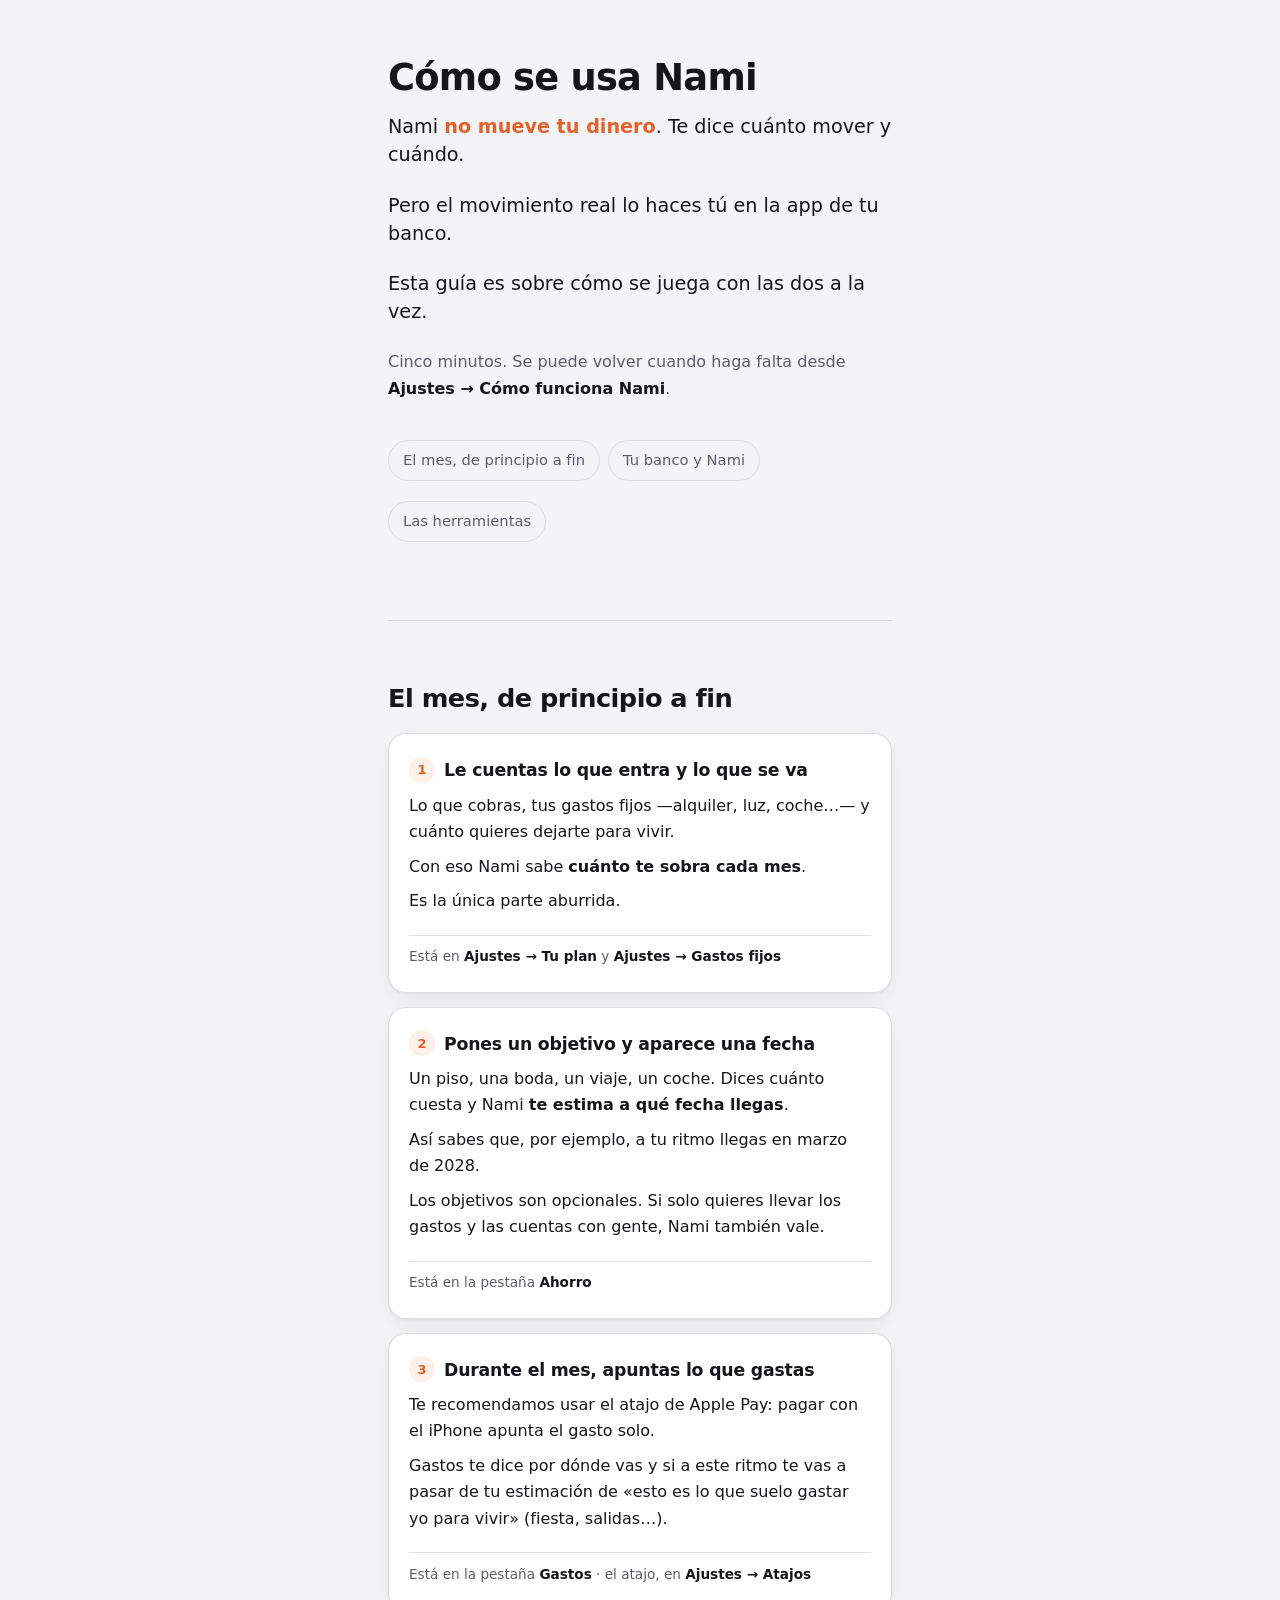
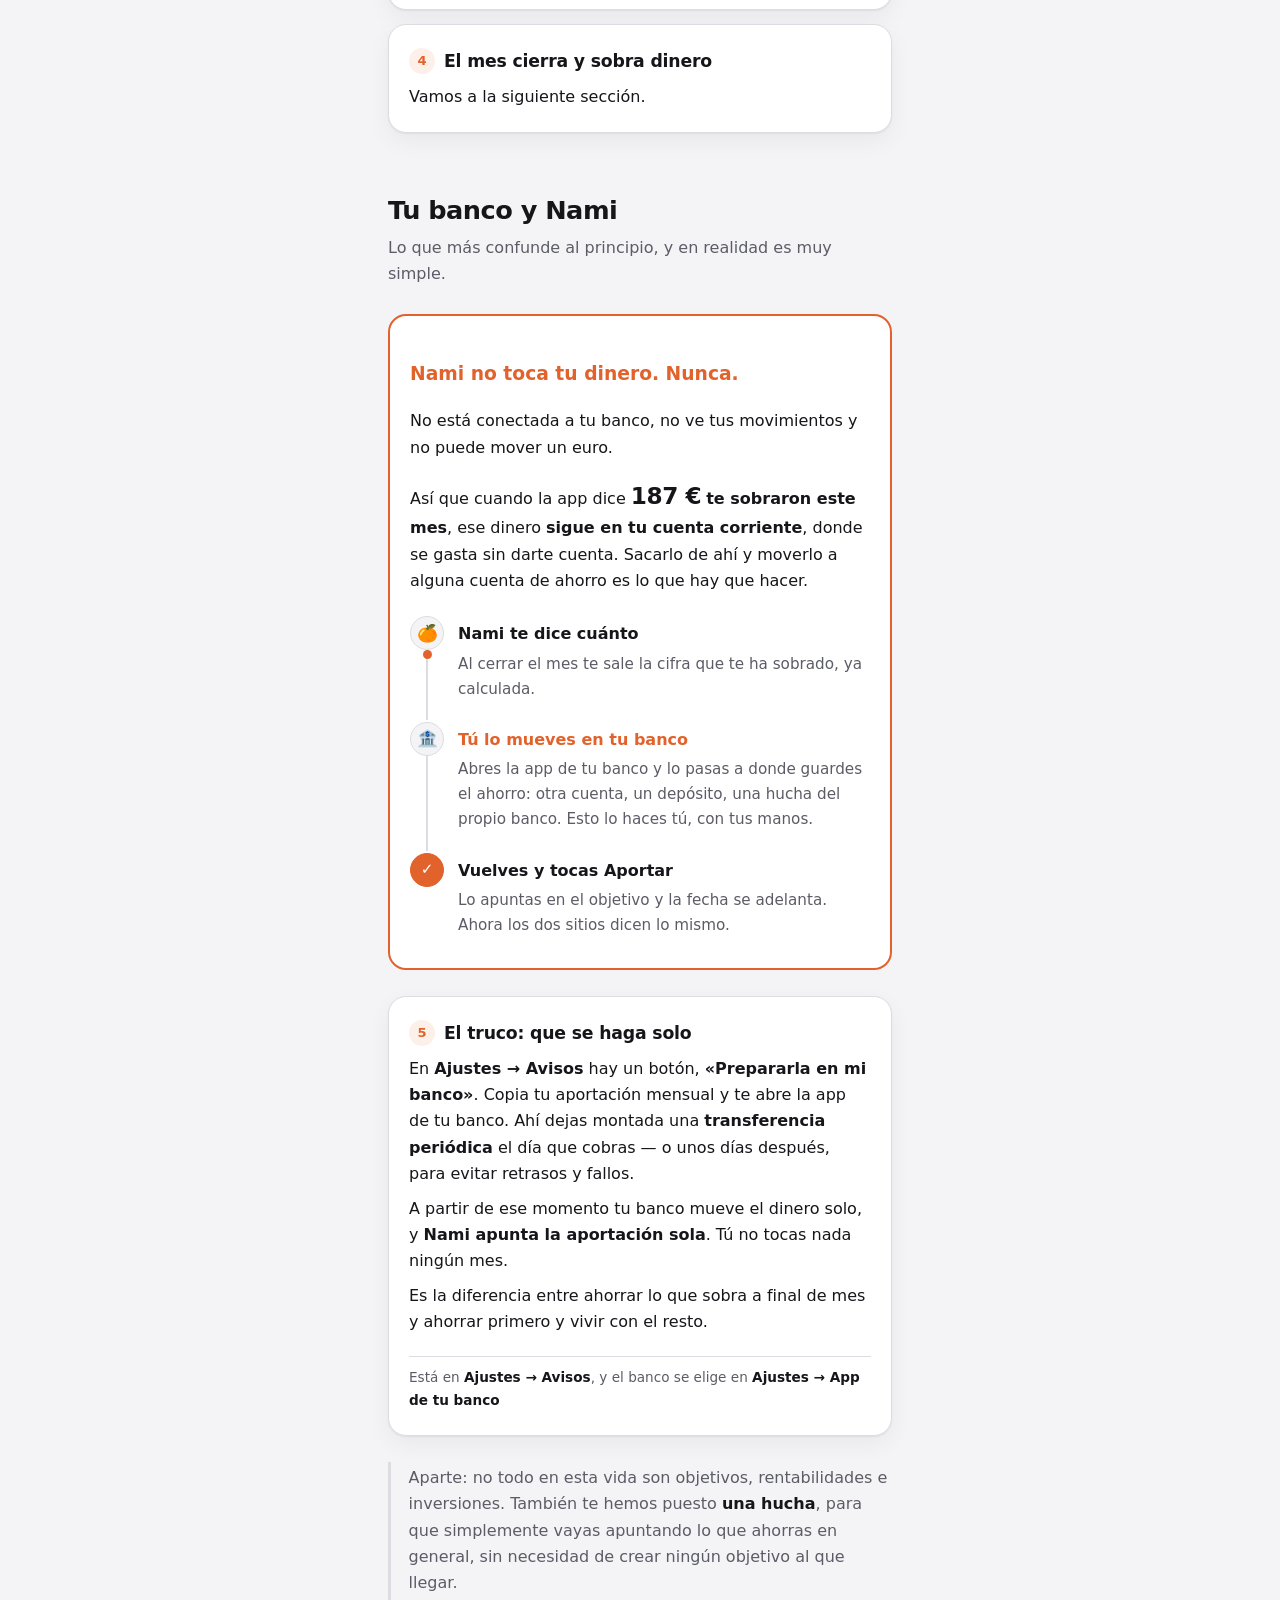
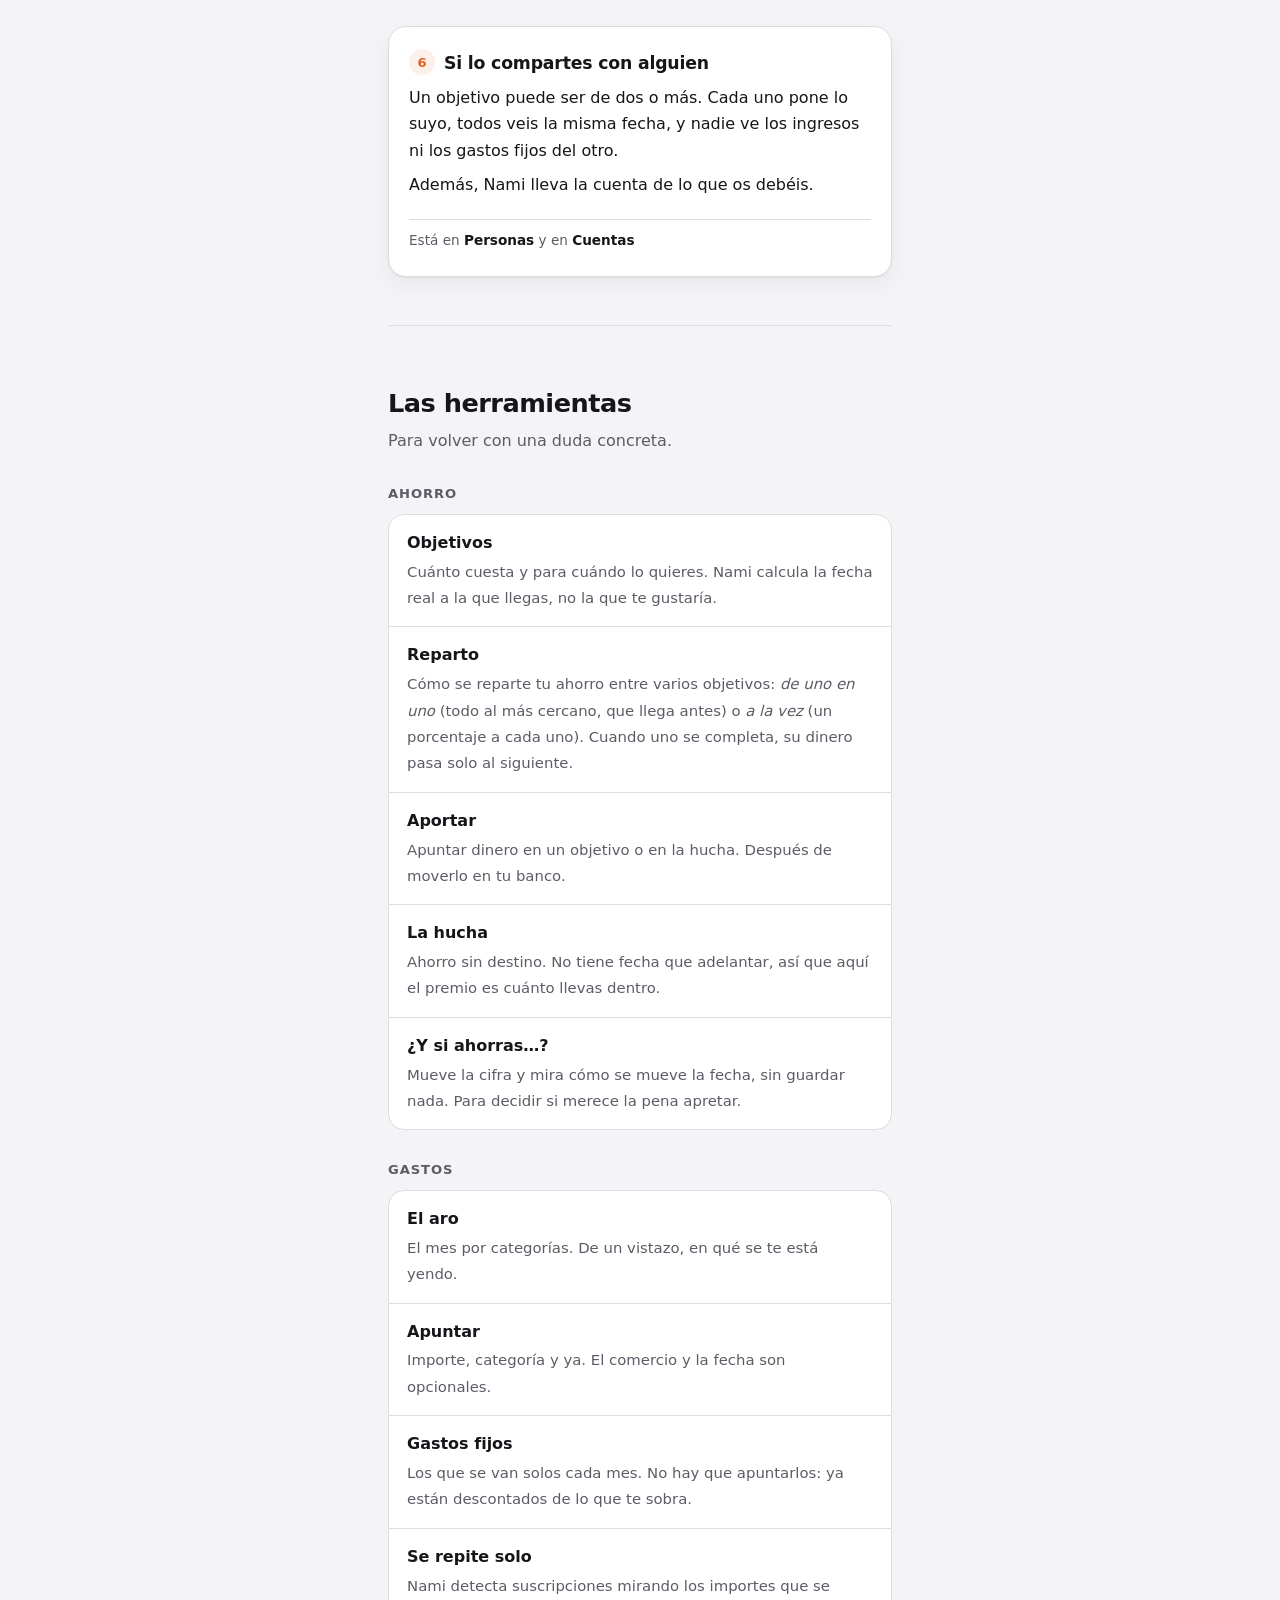
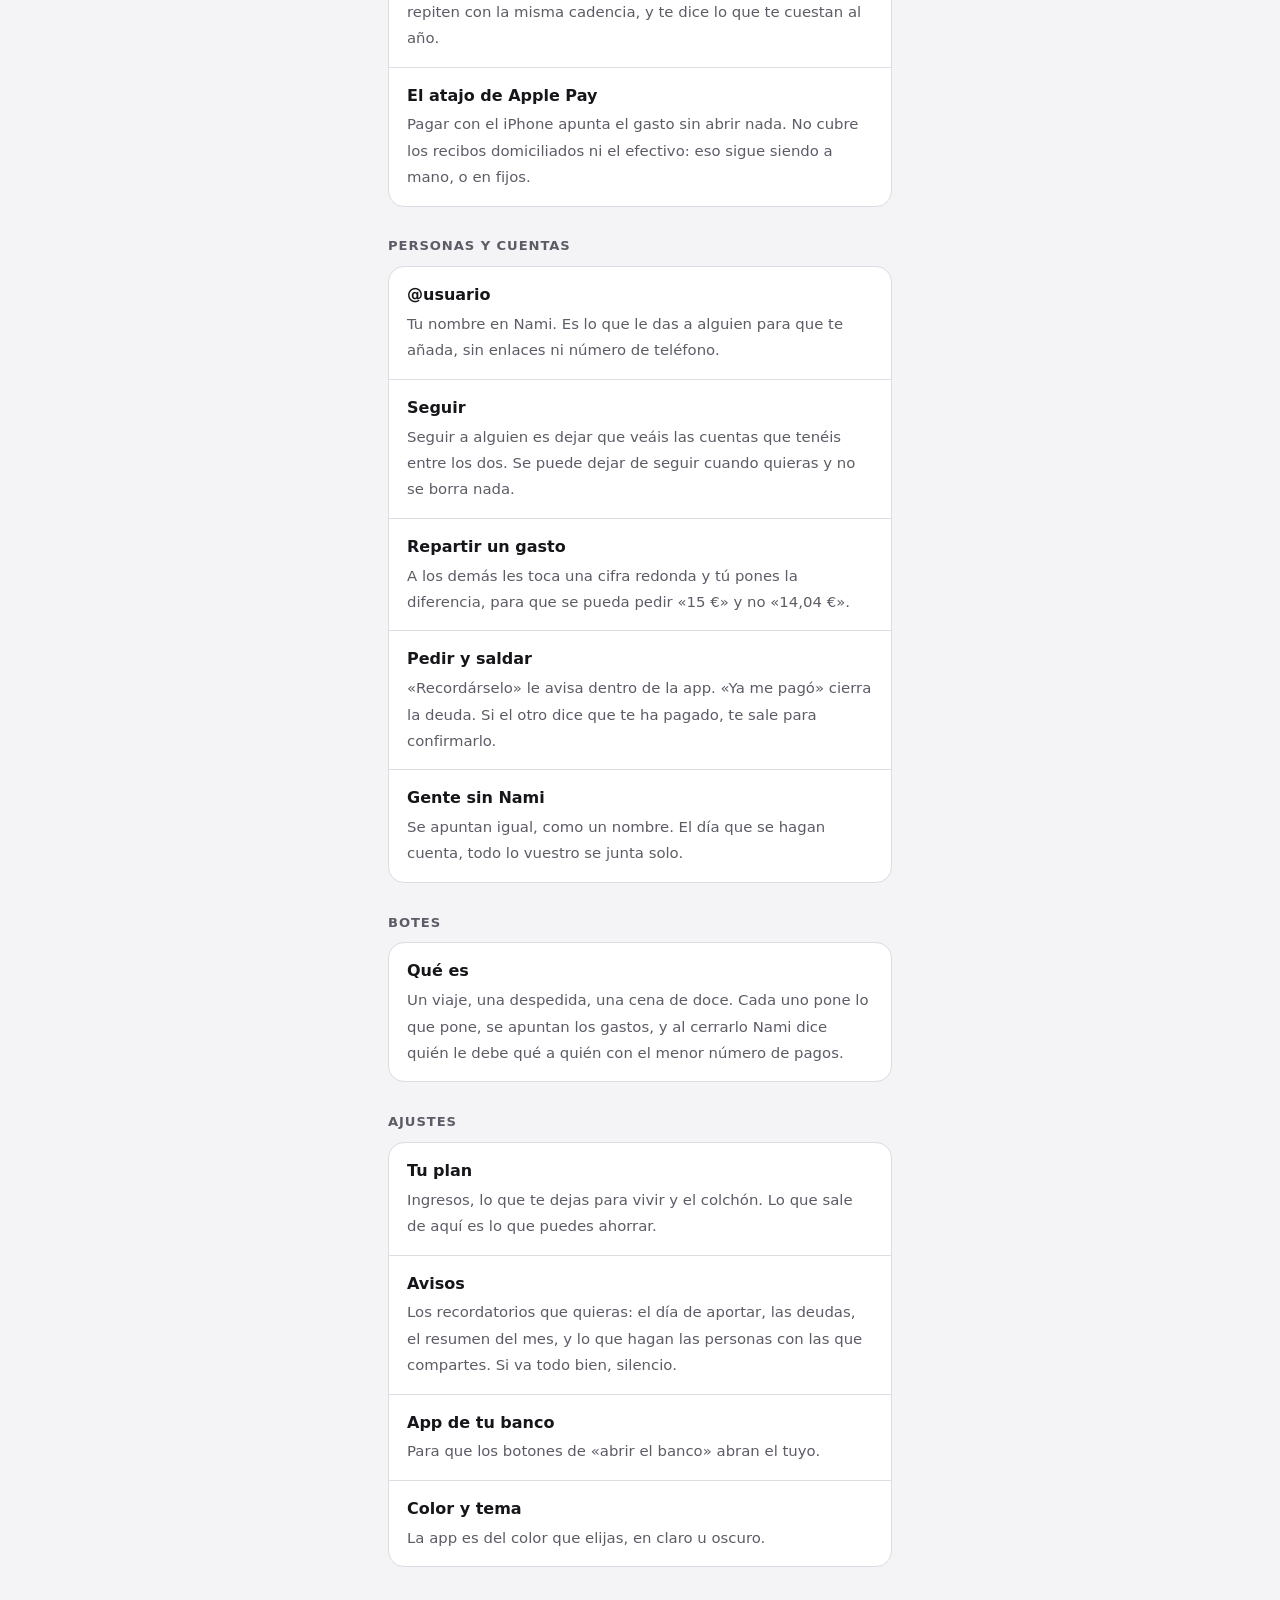
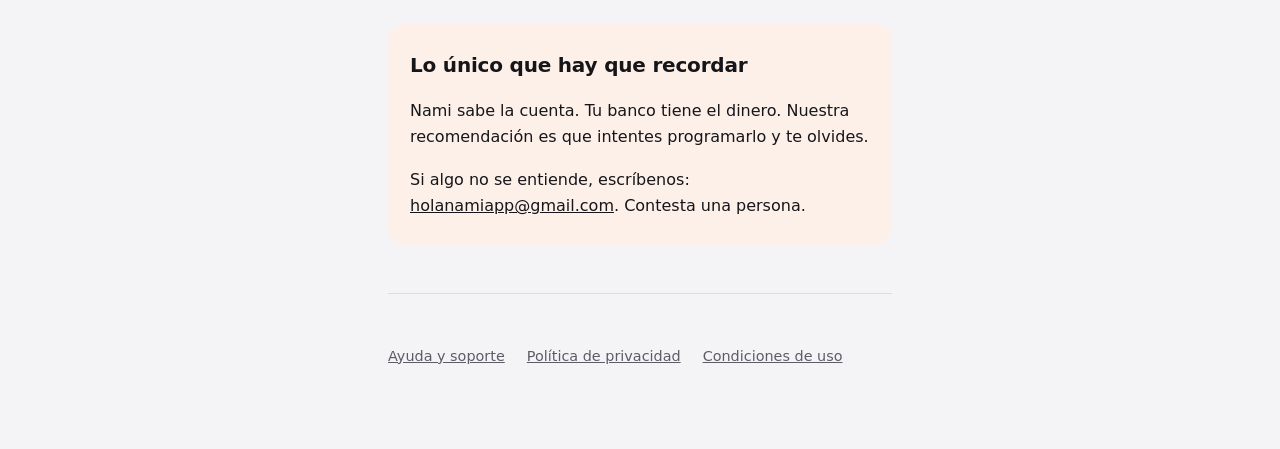
==== guia.html @ a8220713 "Add files via upload" ====
<!doctype html>
<html lang="es">
<head>
<meta charset="utf-8">
<meta name="viewport" content="width=device-width, initial-scale=1">
<title>Cómo se usa Nami</title>
<link rel="stylesheet" href="estilo.css">
<style>
  /*
   * La guía. Se abre desde dentro de la app, casi siempre en un móvil y a veces con mala
   * cobertura: por eso no hay ni una dependencia externa, ni tipografías que descargar, ni
   * imágenes. Todo son formas dibujadas con CSS y SVG en línea.
   *
   * Las animaciones son de adorno, nunca de información: si alguien tiene puesto "Reducir
   * movimiento", la página se lee exactamente igual. Ver el bloque del final.
   */
  :root {
    --acento: #e2622c;
    --acento-flojo: #fdf0e9;
    --verde: #2f7d55;
    --tarjeta: #ffffff;
    --sombra: 0 1px 2px rgba(20, 16, 14, .06), 0 8px 24px rgba(20, 16, 14, .05);
  }
  @media (prefers-color-scheme: dark) {
    :root {
      --acento: #f08050;
      --acento-flojo: #2a1a12;
      --verde: #6ac28d;
      --tarjeta: #15151a;
      --sombra: none;
    }
  }

  body { padding: 0 0 80px; }
  main { max-width: 34rem; padding: 0 20px; }

  /* ---------- Portada ---------- */
  .portada { padding: 56px 0 8px; }
  .portada h1 { font-size: 2.3rem; margin-bottom: .35em; }
  .tesis {
    font-size: 1.2rem;
    line-height: 1.45;
    color: var(--texto);
    margin: 0 0 1.2em;
  }
  .tesis b { color: var(--acento); font-weight: 600; }

  /* ---------- Índice ---------- */
  .indice {
    display: flex; flex-wrap: wrap; gap: 8px;
    margin: 2em 0 1em; padding: 0; list-style: none;
  }
  .indice a {
    display: inline-block;
    padding: 7px 14px;
    border: 1px solid var(--linea);
    border-radius: 999px;
    text-decoration: none;
    font-size: .92rem;
    color: var(--suave);
  }

  /* ---------- Secciones ---------- */
  .bloque { margin-top: 3.5em; }
  .bloque > h2 {
    font-size: 1.6rem;
    margin: 0 0 .15em;
    letter-spacing: -0.02em;
  }
  .bloque > .sub { color: var(--suave); margin: 0 0 1.5em; }

  /* ---------- Los pasos del mes ---------- */
  .paso {
    background: var(--tarjeta);
    border: 1px solid var(--linea);
    border-radius: 18px;
    padding: 22px 20px;
    margin: 14px 0;
    box-shadow: var(--sombra);
  }
  .paso h3 { margin: 0 0 .4em; font-size: 1.08rem; letter-spacing: -0.01em; }
  .paso p { margin: .5em 0; }
  .paso p:last-child { margin-bottom: 0; }
  .num {
    display: inline-grid; place-items: center;
    width: 26px; height: 26px;
    border-radius: 50%;
    background: var(--acento-flojo);
    color: var(--acento);
    font-size: .82rem; font-weight: 700;
    margin-right: 9px;
    vertical-align: 2px;
  }
  .donde {
    display: inline-block;
    margin-top: .9em;
    font-size: .85rem;
    color: var(--suave);
    border-top: 1px solid var(--linea);
    padding-top: .7em;
    width: 100%;
  }
  .donde b { color: var(--texto); font-weight: 600; }

  /* ---------- El puente: la pieza central ---------- */
  .puente {
    border: 2px solid var(--acento);
    border-radius: 18px;
    padding: 24px 20px;
    margin: 26px 0;
    background: var(--tarjeta);
  }
  .puente h3 { color: var(--acento); }
  .via { margin: 22px 0 6px; }
  .carril {
    display: grid;
    grid-template-columns: 34px 1fr;
    gap: 14px;
    align-items: start;
    padding-bottom: 20px;
    position: relative;
  }
  .carril:last-child { padding-bottom: 0; }
  .carril::before {
    content: "";
    position: absolute;
    left: 16px; top: 30px; bottom: 2px;
    width: 2px;
    background: var(--linea);
  }
  .carril:last-child::before { display: none; }
  .marca {
    width: 34px; height: 34px;
    border-radius: 50%;
    display: grid; place-items: center;
    font-size: 1.05rem;
    border: 1px solid var(--linea);
    background: var(--fondo);
    position: relative; z-index: 1;
  }
  .marca.tuya { background: var(--acento); border-color: var(--acento); }
  .carril h4 { margin: 5px 0 .25em; font-size: 1rem; }
  .carril p { margin: 0; color: var(--suave); font-size: .95rem; }
  .carril.destacada h4 { color: var(--acento); }

  /* La cifra que cuenta sola */
  .cifra {
    font-variant-numeric: tabular-nums;
    font-weight: 700;
    font-size: 1.45rem;
    letter-spacing: -0.02em;
  }

  /* ---------- Herramientas ---------- */
  .grupo { margin: 1.8em 0; }
  .grupo h3 {
    font-size: .82rem;
    text-transform: uppercase;
    letter-spacing: .07em;
    color: var(--suave);
    margin: 0 0 .7em;
    font-weight: 600;
  }
  .lista { border: 1px solid var(--linea); border-radius: 16px; overflow: hidden; background: var(--tarjeta); }
  .item { padding: 15px 18px; border-bottom: 1px solid var(--linea); }
  .item:last-child { border-bottom: 0; }
  .item b { display: block; font-size: 1rem; margin-bottom: .15em; }
  .item span { color: var(--suave); font-size: .93rem; line-height: 1.5; }

  /* ---------- Avisos y remates ---------- */
  .nota {
    border-left: 3px solid var(--linea);
    padding: .2em 0 .2em 1.1em;
    margin: 1.6em 0;
    color: var(--suave);
  }
  .nota b { color: var(--texto); }

  .cierre {
    margin-top: 3.5em;
    padding: 26px 22px;
    border-radius: 18px;
    background: var(--acento-flojo);
  }
  .cierre h2 { margin-top: 0; font-size: 1.25rem; }
  .cierre p:last-child { margin-bottom: 0; }

  footer { margin-top: 3.5em; }
  .enlaces { display: flex; flex-wrap: wrap; gap: 10px 22px; }

  /* ---------- Movimiento ---------- */
  .aparece {
    opacity: 0;
    transform: translateY(14px);
    transition: opacity .55s ease, transform .55s cubic-bezier(.2, .7, .3, 1);
  }
  .aparece.dentro { opacity: 1; transform: none; }

  @keyframes viaja {
    0%   { transform: translateY(0);    opacity: 0; }
    12%  { opacity: 1; }
    88%  { opacity: 1; }
    100% { transform: translateY(78px); opacity: 0; }
  }
  .moneda {
    position: absolute;
    left: 13px; top: 34px;
    width: 9px; height: 9px;
    border-radius: 50%;
    background: var(--acento);
    animation: viaja 2.6s ease-in-out infinite;
  }

  /*
   * Reducir movimiento no es una preferencia estética: hay gente a la que el movimiento le
   * marea de verdad. Aquí se apaga TODO y nada queda escondido — que es el fallo típico de
   * las animaciones al hacer scroll: si se anula la animación sin poner la opacidad a 1, la
   * página se queda en blanco.
   */
  @media (prefers-reduced-motion: reduce) {
    .aparece { opacity: 1; transform: none; transition: none; }
    .moneda { display: none; }
  }
</style>
</head>
<body>
<main>

<section class="portada">
  <h1>Cómo se usa Nami</h1>
  <p class="tesis">
    Nami <b>no mueve tu dinero</b>. Te dice cuánto mover y cuándo.
  </p>
  <p class="tesis">
    Pero el movimiento real lo haces tú en la app de tu banco.
  </p>
  <p class="tesis">
    Esta guía es sobre cómo se juega con las dos a la vez.
  </p>
  <p style="color:var(--suave)">Cinco minutos. Se puede volver cuando haga falta desde
    <b style="color:var(--texto);font-weight:600">Ajustes → Cómo funciona Nami</b>.</p>

  <ul class="indice">
    <li><a href="#mes">El mes, de principio a fin</a></li>
    <li><a href="#banco">Tu banco y Nami</a></li>
    <li><a href="#herramientas">Las herramientas</a></li>
  </ul>
</section>

<hr>

<!-- ============ BLOQUE 1 ============ -->
<section class="bloque" id="mes">
  <h2>El mes, de principio a fin</h2>

  <div class="paso aparece">
    <h3><span class="num">1</span>Le cuentas lo que entra y lo que se va</h3>
    <p>Lo que cobras, tus gastos fijos —alquiler, luz, coche…— y cuánto quieres dejarte
      para vivir.</p>
    <p>Con eso Nami sabe <b>cuánto te sobra cada mes</b>.</p>
    <p>Es la única parte aburrida.</p>
    <span class="donde">Está en <b>Ajustes → Tu plan</b> y <b>Ajustes → Gastos fijos</b></span>
  </div>

  <div class="paso aparece">
    <h3><span class="num">2</span>Pones un objetivo y aparece una fecha</h3>
    <p>Un piso, una boda, un viaje, un coche. Dices cuánto cuesta y Nami <b>te estima a qué
      fecha llegas</b>.</p>
    <p>Así sabes que, por ejemplo, a tu ritmo llegas en marzo de 2028.</p>
    <p>Los objetivos son opcionales. Si solo quieres llevar los gastos y las cuentas con
      gente, Nami también vale.</p>
    <span class="donde">Está en la pestaña <b>Ahorro</b></span>
  </div>

  <div class="paso aparece">
    <h3><span class="num">3</span>Durante el mes, apuntas lo que gastas</h3>
    <p>Te recomendamos usar el atajo de Apple Pay: pagar con el iPhone apunta el gasto solo.</p>
    <p>Gastos te dice por dónde vas y si a este ritmo te vas a pasar de tu estimación de «esto
      es lo que suelo gastar yo para vivir» (fiesta, salidas…).</p>
    <span class="donde">Está en la pestaña <b>Gastos</b> · el atajo, en <b>Ajustes → Atajos</b></span>
  </div>

  <div class="paso aparece">
    <h3><span class="num">4</span>El mes cierra y sobra dinero</h3>
    <p>Vamos a la siguiente sección.</p>
  </div>
</section>

<!-- ============ EL PUENTE ============ -->
<section class="bloque" id="banco">
  <h2>Tu banco y Nami</h2>
  <p class="sub">Lo que más confunde al principio, y en realidad es muy simple.</p>

  <div class="puente aparece">
    <h3>Nami no toca tu dinero. Nunca.</h3>
    <p>No está conectada a tu banco, no ve tus movimientos y no puede mover un euro.</p>
    <p>Así que cuando la app dice <span class="cifra" id="sobra">187 €</span> <b>te sobraron
      este mes</b>, ese dinero <b>sigue en tu cuenta corriente</b>, donde se gasta sin darte
      cuenta. Sacarlo de ahí y moverlo a alguna cuenta de ahorro es lo que hay que hacer.</p>

    <div class="via">
      <div class="carril">
        <div class="marca">🍊</div>
        <div>
          <h4>Nami te dice cuánto</h4>
          <p>Al cerrar el mes te sale la cifra que te ha sobrado, ya calculada.</p>
        </div>
        <div class="moneda" style="animation-delay: 0s"></div>
      </div>
      <div class="carril destacada">
        <div class="marca">🏦</div>
        <div>
          <h4>Tú lo mueves en tu banco</h4>
          <p>Abres la app de tu banco y lo pasas a donde guardes el ahorro: otra cuenta, un
            depósito, una hucha del propio banco. Esto lo haces tú, con tus manos.</p>
        </div>
      </div>
      <div class="carril">
        <div class="marca tuya" aria-hidden="true" style="color:#fff;font-size:.95rem">✓</div>
        <div>
          <h4>Vuelves y tocas Aportar</h4>
          <p>Lo apuntas en el objetivo y la fecha se adelanta. Ahora los dos sitios dicen lo
            mismo.</p>
        </div>
      </div>
    </div>
  </div>

  <div class="paso aparece">
    <h3><span class="num">5</span>El truco: que se haga solo</h3>
    <p>En <b>Ajustes → Avisos</b> hay un botón, <b>«Prepararla en mi banco»</b>. Copia tu
      aportación mensual y te abre la app de tu banco. Ahí dejas montada una
      <b>transferencia periódica</b> el día que cobras — o unos días después, para evitar
      retrasos y fallos.</p>
    <p>A partir de ese momento tu banco mueve el dinero solo, y <b>Nami apunta la aportación
      sola</b>. Tú no tocas nada ningún mes.</p>
    <p>Es la diferencia entre ahorrar lo que sobra a final de mes y ahorrar primero y vivir
      con el resto.</p>
    <span class="donde">Está en <b>Ajustes → Avisos</b>, y el banco se elige en
      <b>Ajustes → App de tu banco</b></span>
  </div>

  <div class="nota">
    Aparte: no todo en esta vida son objetivos, rentabilidades e inversiones. También te hemos
    puesto <b>una hucha</b>, para que simplemente vayas apuntando lo que ahorras en general, sin
    necesidad de crear ningún objetivo al que llegar.
  </div>

  <div class="paso aparece">
    <h3><span class="num">6</span>Si lo compartes con alguien</h3>
    <p>Un objetivo puede ser de dos o más. Cada uno pone lo suyo, todos veis la misma fecha, y
      nadie ve los ingresos ni los gastos fijos del otro.</p>
    <p>Además, Nami lleva la cuenta de lo que os debéis.</p>
    <span class="donde">Está en <b>Personas</b> y en <b>Cuentas</b></span>
  </div>
</section>

<hr>

<!-- ============ BLOQUE 2 ============ -->
<section class="bloque" id="herramientas">
  <h2>Las herramientas</h2>
  <p class="sub">Para volver con una duda concreta.</p>

  <div class="grupo">
    <h3>Ahorro</h3>
    <div class="lista">
      <div class="item"><b>Objetivos</b><span>Cuánto cuesta y para cuándo lo quieres. Nami
        calcula la fecha real a la que llegas, no la que te gustaría.</span></div>
      <div class="item"><b>Reparto</b><span>Cómo se reparte tu ahorro entre varios objetivos:
        <i>de uno en uno</i> (todo al más cercano, que llega antes) o <i>a la vez</i> (un
        porcentaje a cada uno). Cuando uno se completa, su dinero pasa solo al siguiente.</span></div>
      <div class="item"><b>Aportar</b><span>Apuntar dinero en un objetivo o en la hucha.
        Después de moverlo en tu banco.</span></div>
      <div class="item"><b>La hucha</b><span>Ahorro sin destino. No tiene fecha que adelantar,
        así que aquí el premio es cuánto llevas dentro.</span></div>
      <div class="item"><b>¿Y si ahorras…?</b><span>Mueve la cifra y mira cómo se mueve la
        fecha, sin guardar nada. Para decidir si merece la pena apretar.</span></div>
    </div>
  </div>

  <div class="grupo">
    <h3>Gastos</h3>
    <div class="lista">
      <div class="item"><b>El aro</b><span>El mes por categorías. De un vistazo, en qué se te
        está yendo.</span></div>
      <div class="item"><b>Apuntar</b><span>Importe, categoría y ya. El comercio y la fecha
        son opcionales.</span></div>
      <div class="item"><b>Gastos fijos</b><span>Los que se van solos cada mes. No hay que
        apuntarlos: ya están descontados de lo que te sobra.</span></div>
      <div class="item"><b>Se repite solo</b><span>Nami detecta suscripciones mirando los
        importes que se repiten con la misma cadencia, y te dice lo que te cuestan al año.</span></div>
      <div class="item"><b>El atajo de Apple Pay</b><span>Pagar con el iPhone apunta el gasto
        sin abrir nada. No cubre los recibos domiciliados ni el efectivo: eso sigue siendo a
        mano, o en fijos.</span></div>
    </div>
  </div>

  <div class="grupo">
    <h3>Personas y cuentas</h3>
    <div class="lista">
      <div class="item"><b>@usuario</b><span>Tu nombre en Nami. Es lo que le das a alguien
        para que te añada, sin enlaces ni número de teléfono.</span></div>
      <div class="item"><b>Seguir</b><span>Seguir a alguien es dejar que veáis las cuentas que
        tenéis entre los dos. Se puede dejar de seguir cuando quieras y no se borra nada.</span></div>
      <div class="item"><b>Repartir un gasto</b><span>A los demás les toca una cifra redonda y
        tú pones la diferencia, para que se pueda pedir «15 €» y no «14,04 €».</span></div>
      <div class="item"><b>Pedir y saldar</b><span>«Recordárselo» le avisa dentro de la app.
        «Ya me pagó» cierra la deuda. Si el otro dice que te ha pagado, te sale para
        confirmarlo.</span></div>
      <div class="item"><b>Gente sin Nami</b><span>Se apuntan igual, como un nombre. El día que
        se hagan cuenta, todo lo vuestro se junta solo.</span></div>
    </div>
  </div>

  <div class="grupo">
    <h3>Botes</h3>
    <div class="lista">
      <div class="item"><b>Qué es</b><span>Un viaje, una despedida, una cena de doce. Cada uno
        pone lo que pone, se apuntan los gastos, y al cerrarlo Nami dice quién le debe qué a
        quién con el menor número de pagos.</span></div>
    </div>
  </div>

  <div class="grupo">
    <h3>Ajustes</h3>
    <div class="lista">
      <div class="item"><b>Tu plan</b><span>Ingresos, lo que te dejas para vivir y el colchón.
        Lo que sale de aquí es lo que puedes ahorrar.</span></div>
      <div class="item"><b>Avisos</b><span>Los recordatorios que quieras: el día de aportar,
        las deudas, el resumen del mes, y lo que hagan las personas con las que compartes.
        Si va todo bien, silencio.</span></div>
      <div class="item"><b>App de tu banco</b><span>Para que los botones de «abrir el banco»
        abran el tuyo.</span></div>
      <div class="item"><b>Color y tema</b><span>La app es del color que elijas, en claro u
        oscuro.</span></div>
    </div>
  </div>
</section>

<div class="cierre aparece">
  <h2>Lo único que hay que recordar</h2>
  <p>Nami sabe la cuenta. Tu banco tiene el dinero. Nuestra recomendación es que intentes
    programarlo y te olvides.</p>
  <p>Si algo no se entiende, escríbenos: <a href="mailto:holanamiapp@gmail.com">holanamiapp@gmail.com</a>.
    Contesta una persona.</p>
</div>

<hr>
<footer>
  <div class="enlaces">
    <a href="index.html">Ayuda y soporte</a>
    <a href="privacidad.html">Política de privacidad</a>
    <a href="terminos.html">Condiciones de uso</a>
  </div>
</footer>

</main>

<script>
(function () {
  var quieto = window.matchMedia('(prefers-reduced-motion: reduce)').matches;

  /* Aparecer al llegar. Si el navegador no tiene IntersectionObserver, o hay poco
     movimiento pedido, todo se enseña de golpe: nunca se queda nada escondido. */
  var cajas = document.querySelectorAll('.aparece');
  if (quieto || !('IntersectionObserver' in window)) {
    for (var i = 0; i < cajas.length; i++) cajas[i].classList.add('dentro');
  } else {
    var ojo = new IntersectionObserver(function (filas) {
      filas.forEach(function (f) {
        if (f.isIntersecting) { f.target.classList.add('dentro'); ojo.unobserve(f.target); }
      });
    }, { rootMargin: '0px 0px -12% 0px' });
    for (var j = 0; j < cajas.length; j++) ojo.observe(cajas[j]);
  }

  /* La cifra sube sola una vez, para que se lea como algo que acaba de calcularse.
     187 € es un ejemplo: no es el dinero de nadie. */
  var destino = 187, celda = document.getElementById('sobra');
  function pinta(v) { celda.textContent = v.toLocaleString('es-ES') + ' €'; }
  /* La cifra ya viene escrita en el HTML: si el guion no llega a correr, se lee igual.
     Solo se pone a cero cuando sabemos que va a subir. */
  if (quieto || !('IntersectionObserver' in window)) return;
  pinta(0);
  var visto = false;
  var ojo2 = new IntersectionObserver(function (filas) {
    filas.forEach(function (f) {
      if (!f.isIntersecting || visto) return;
      visto = true;
      var t0 = null;
      requestAnimationFrame(function sube(t) {
        if (t0 === null) t0 = t;
        var p = Math.min((t - t0) / 900, 1);
        pinta(Math.round(destino * (1 - Math.pow(1 - p, 3))));
        if (p < 1) requestAnimationFrame(sube);
      });
    });
  }, { threshold: .6 });
  ojo2.observe(celda);
})();
</script>
</body>
</html>
---- estilo.css ----
/* Hoja común de las dos páginas legales. Sin dependencias: se abre offline y desde el móvil. */
:root {
  color-scheme: light dark;
  --fondo: #f4f4f6;
  --texto: #16161a;
  --suave: #5c5c66;
  --linea: #dcdce2;
}
@media (prefers-color-scheme: dark) {
  :root { --fondo: #0b0b0e; --texto: #eeeef2; --suave: #9a9aa4; --linea: #26262e; }
}
* { box-sizing: border-box; }
body {
  margin: 0;
  padding: 40px 20px 80px;
  background: var(--fondo);
  color: var(--texto);
  font: 16px/1.65 -apple-system, BlinkMacSystemFont, "Segoe UI", system-ui, sans-serif;
}
main { max-width: 44rem; margin: 0 auto; }
h1 { font-size: 1.9rem; line-height: 1.2; margin: 0 0 .2em; letter-spacing: -0.02em; }
h2 { font-size: 1.15rem; margin: 2.2em 0 .5em; letter-spacing: -0.01em; }
.fecha { color: var(--suave); margin: 0 0 2.5em; font-size: .9rem; }
.destacado {
  border-left: 3px solid var(--linea);
  padding: .1em 0 .1em 1em;
  margin: 1.5em 0;
  color: var(--texto);
}
ul { padding-left: 1.2em; }
li { margin: .4em 0; }
a { color: inherit; }
hr { border: 0; border-top: 1px solid var(--linea); margin: 3em 0 2em; }
footer { color: var(--suave); font-size: .9rem; }
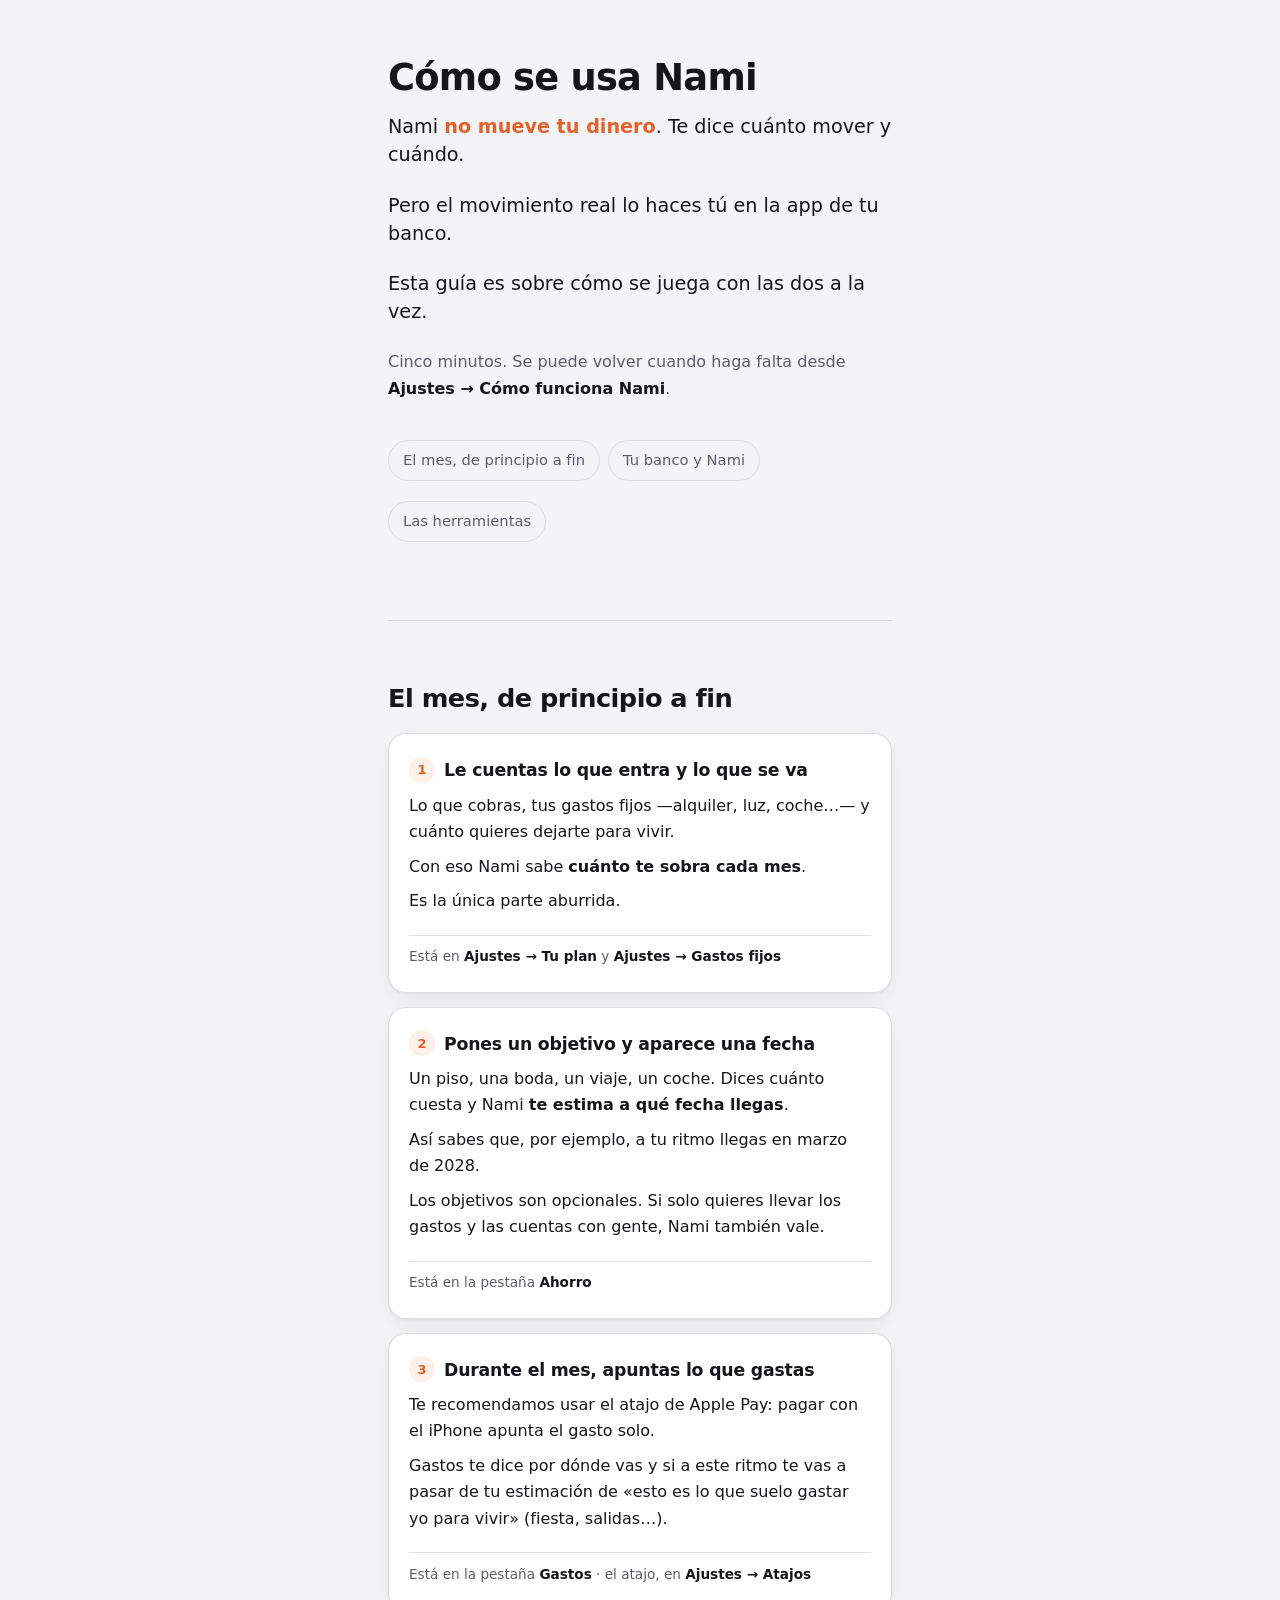
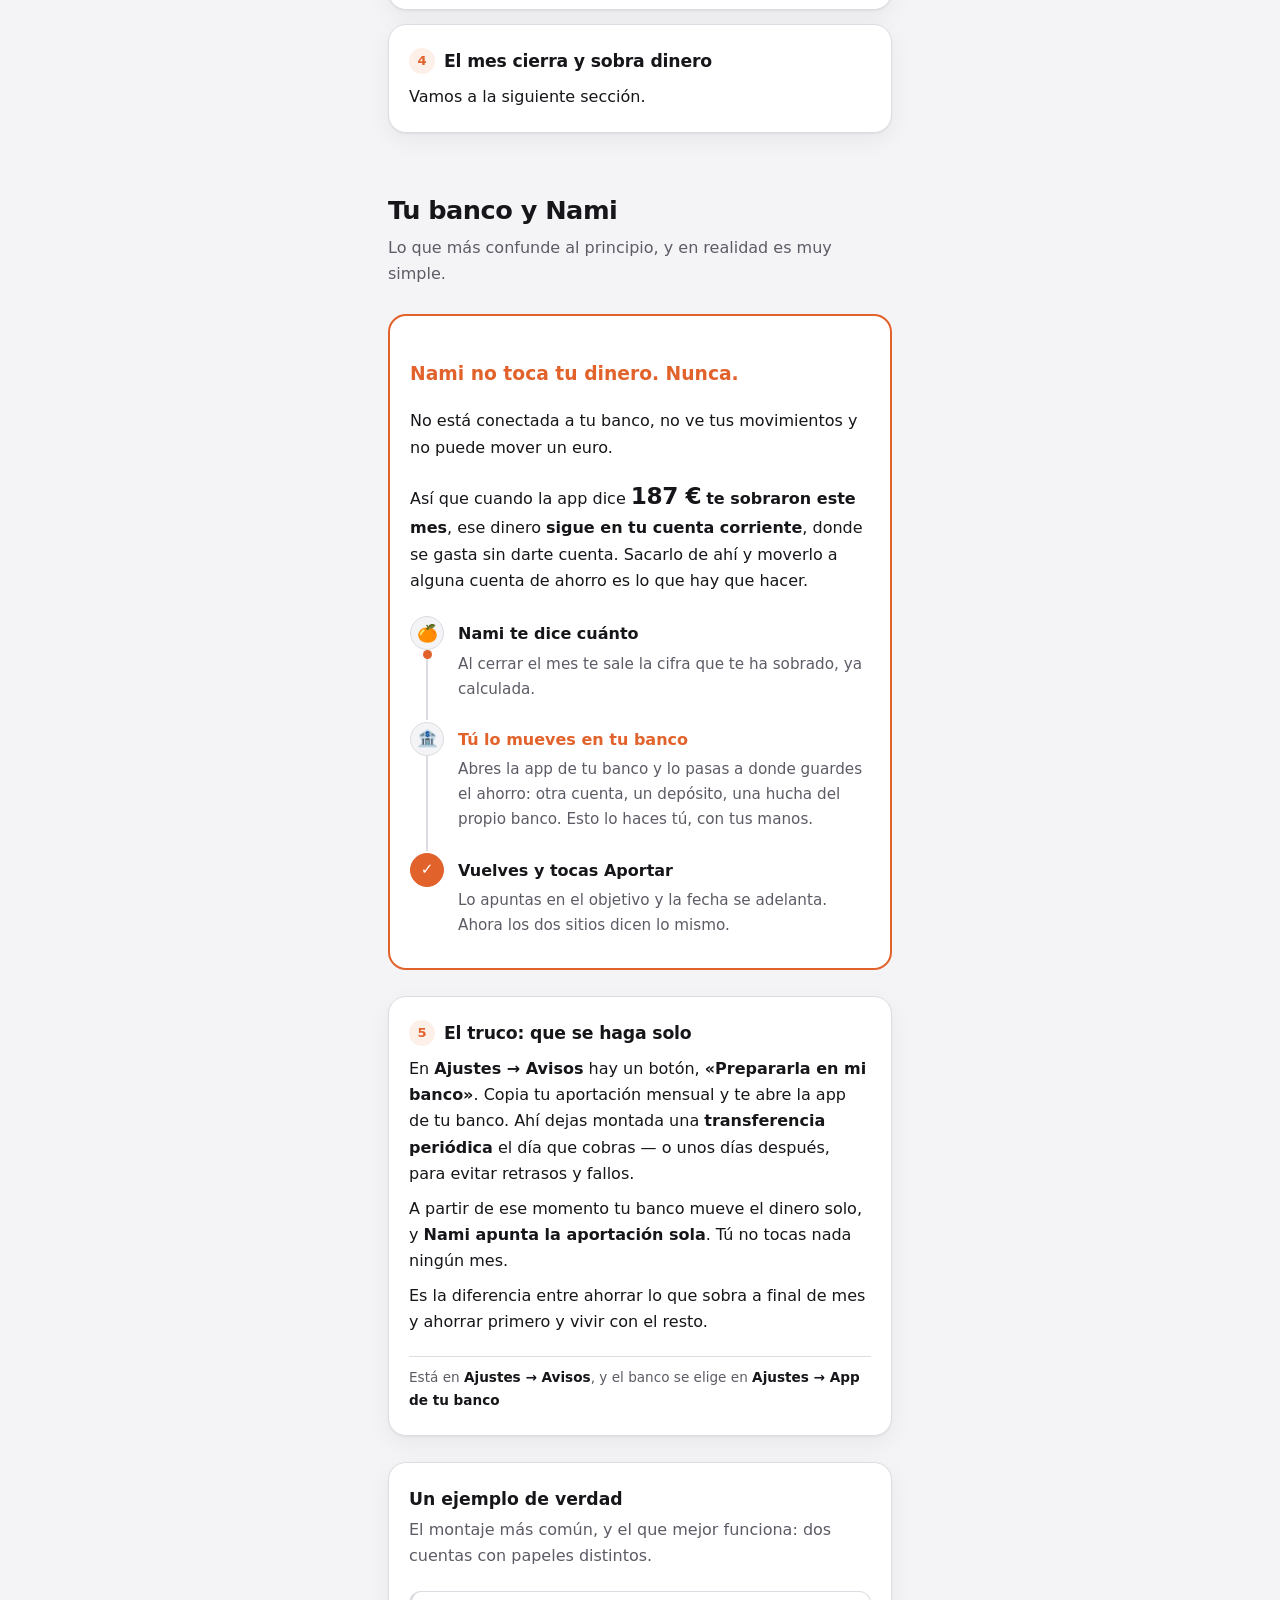
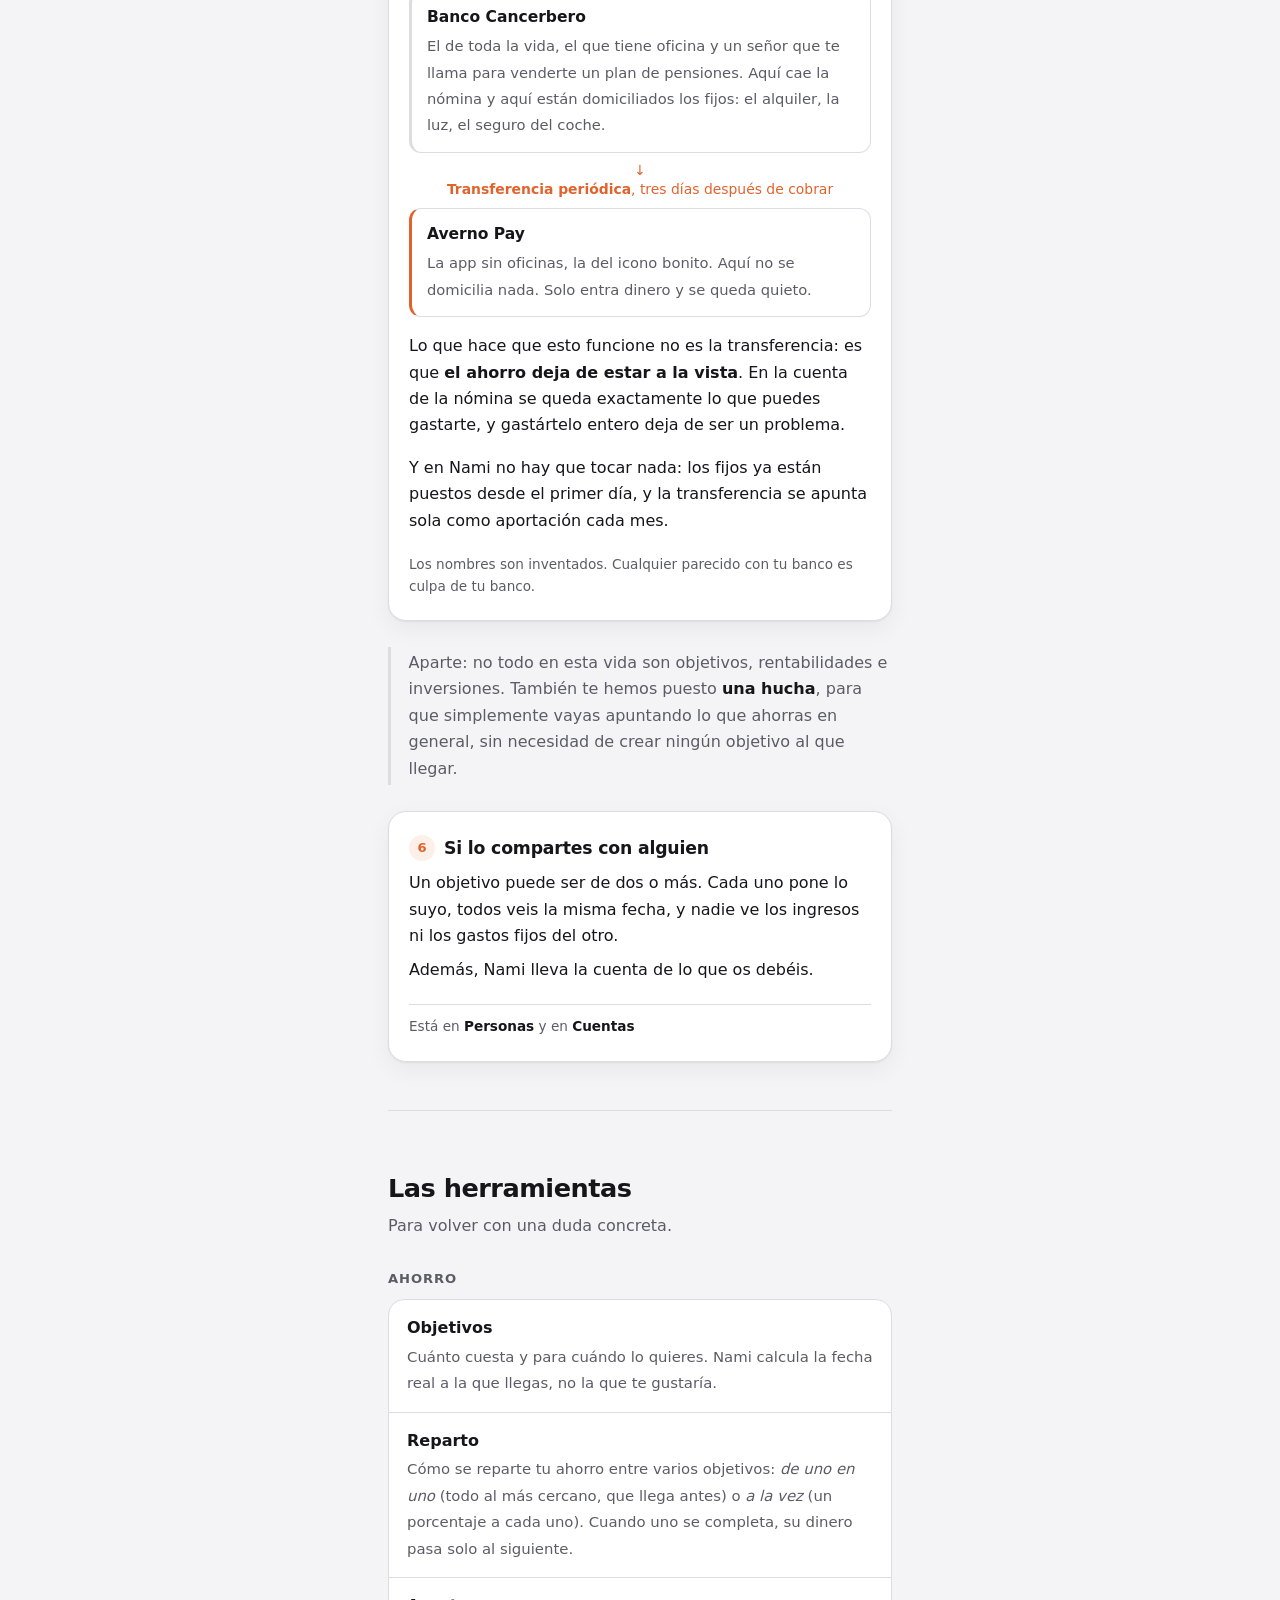
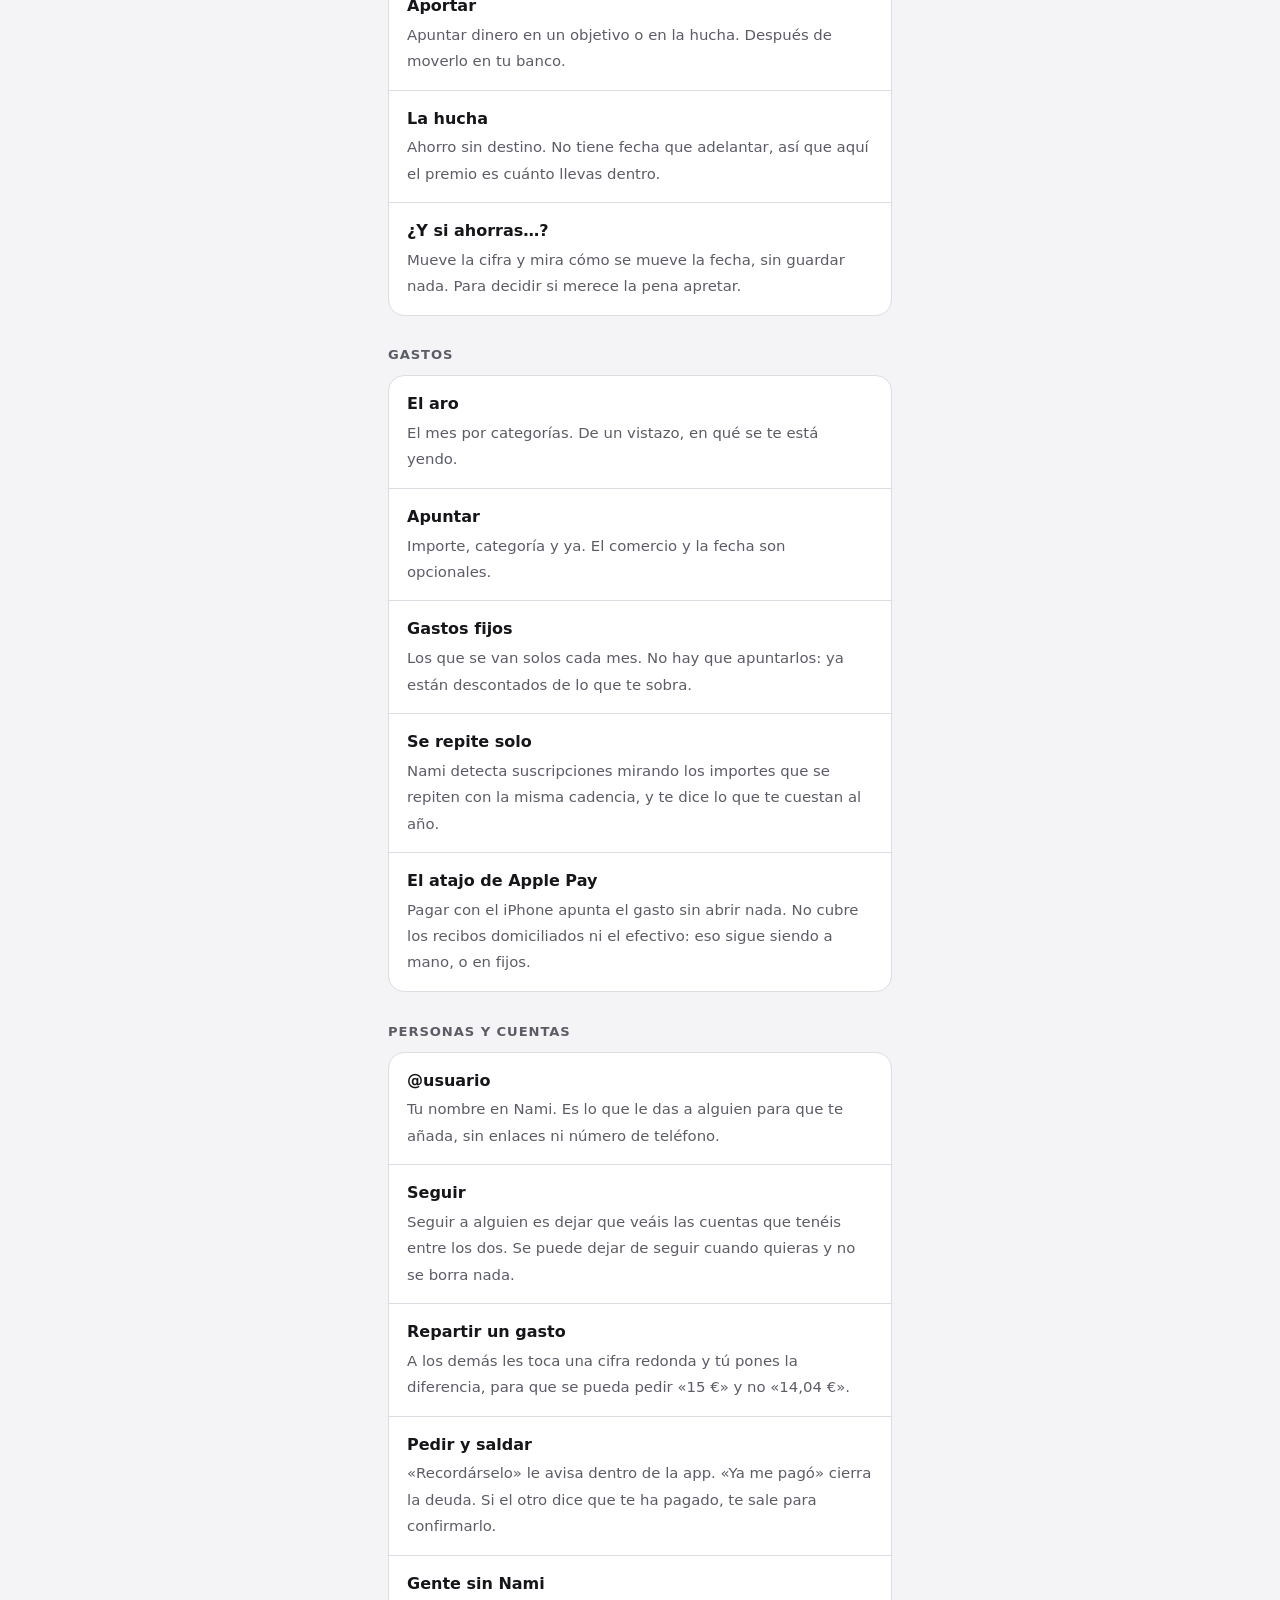
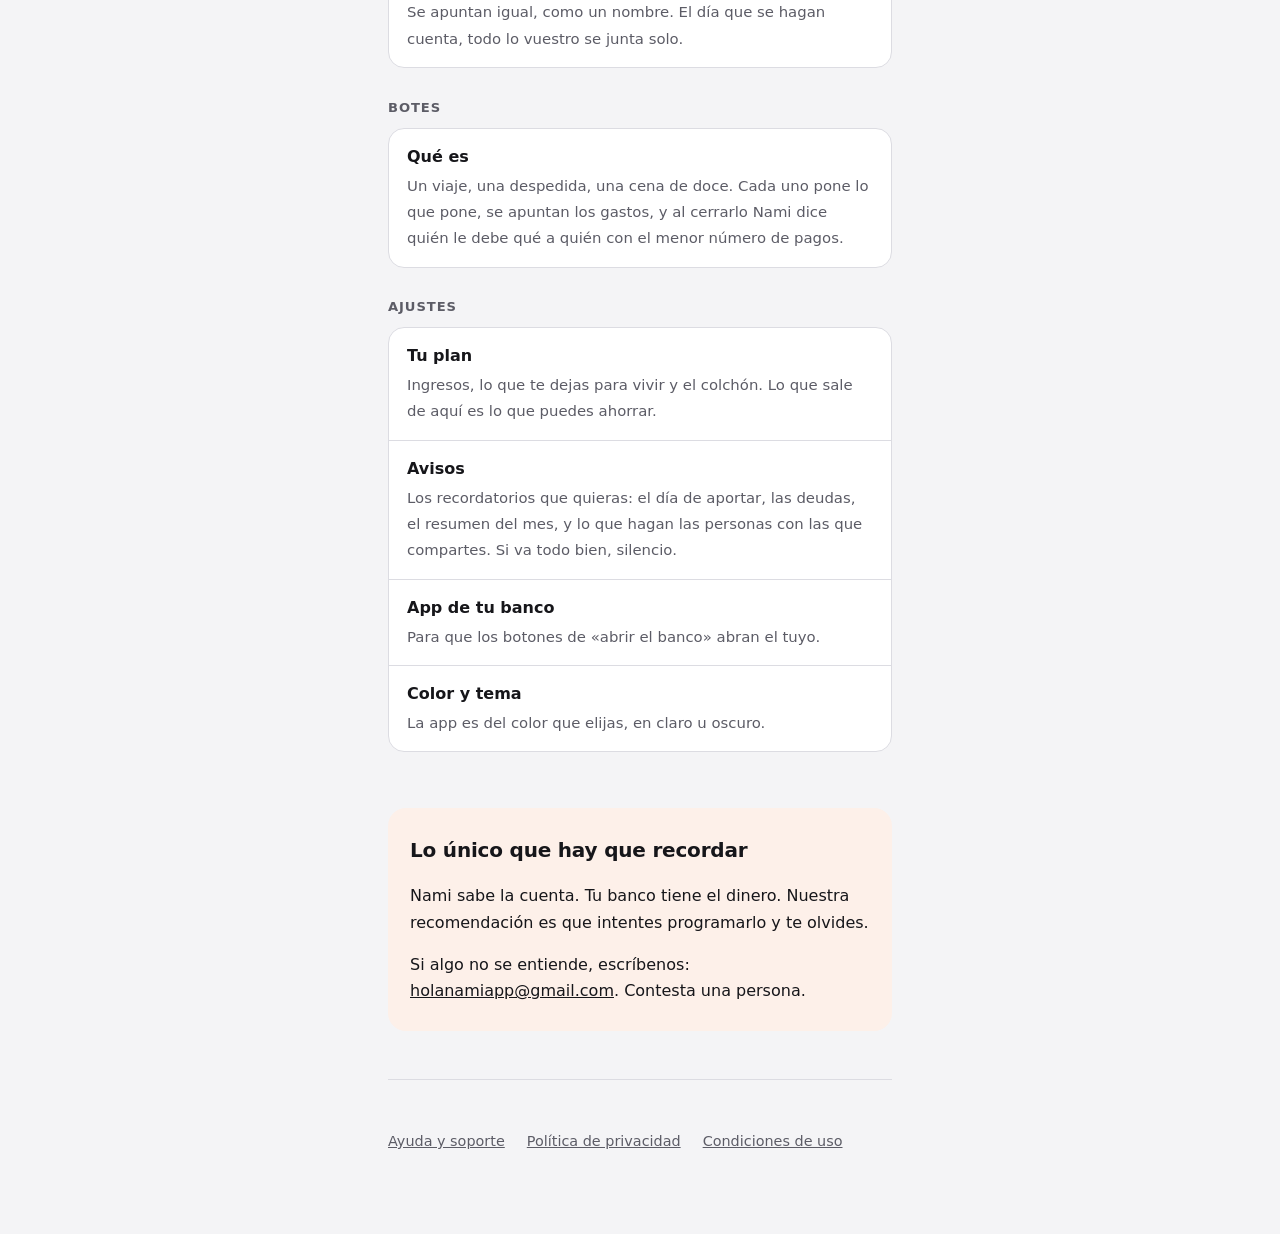
==== commit 9265a57a: "Rename guia_1.html to guia.html" ====
--- a/guia.html
+++ b/guia.html
@@ -150,6 +150,36 @@
     font-size: 1.45rem;
     letter-spacing: -0.02em;
   }
+
+  /* ---------- El ejemplo de verdad ---------- */
+  .ejemplo {
+    background: var(--tarjeta);
+    border: 1px solid var(--linea);
+    border-radius: 18px;
+    padding: 22px 20px;
+    margin: 26px 0;
+    box-shadow: var(--sombra);
+  }
+  .ejemplo h3 { margin: 0 0 .2em; font-size: 1.08rem; }
+  .ejemplo > .pie { color: var(--suave); font-size: .85rem; margin: 1.4em 0 0; }
+  .cuentas { display: grid; gap: 12px; margin: 1.3em 0 .4em; }
+  .cuenta {
+    border: 1px solid var(--linea);
+    border-left: 3px solid var(--linea);
+    border-radius: 12px;
+    padding: 13px 15px;
+  }
+  .cuenta.ahorro { border-left-color: var(--acento); }
+  .cuenta b { display: block; font-size: .97rem; margin-bottom: .2em; }
+  .cuenta span { color: var(--suave); font-size: .92rem; line-height: 1.5; }
+  .flecha {
+    text-align: center;
+    color: var(--acento);
+    font-size: .87rem;
+    margin: -4px 0;
+    line-height: 1.4;
+  }
+  .flecha b { font-weight: 600; }
 
   /* ---------- Herramientas ---------- */
   .grupo { margin: 1.8em 0; }
@@ -338,6 +368,42 @@
       con el resto.</p>
     <span class="donde">Está en <b>Ajustes → Avisos</b>, y el banco se elige en
       <b>Ajustes → App de tu banco</b></span>
+  </div>
+
+  <div class="ejemplo aparece">
+    <h3>Un ejemplo de verdad</h3>
+    <p style="color:var(--suave);margin:.2em 0 0">El montaje más común, y el que mejor funciona:
+      dos cuentas con papeles distintos.</p>
+
+    <div class="cuentas">
+      <div class="cuenta">
+        <b>Banco Cancerbero</b>
+        <span>El de toda la vida, el que tiene oficina y un señor que te llama para venderte un
+          plan de pensiones. Aquí cae la nómina y aquí están domiciliados los fijos: el
+          alquiler, la luz, el seguro del coche.</span>
+      </div>
+
+      <div class="flecha">
+        ↓<br>
+        <b>Transferencia periódica</b>, tres días después de cobrar
+      </div>
+
+      <div class="cuenta ahorro">
+        <b>Averno Pay</b>
+        <span>La app sin oficinas, la del icono bonito. Aquí no se domicilia nada. Solo entra
+          dinero y se queda quieto.</span>
+      </div>
+    </div>
+
+    <p>Lo que hace que esto funcione no es la transferencia: es que <b>el ahorro deja de estar a
+      la vista</b>. En la cuenta de la nómina se queda exactamente lo que puedes gastarte, y
+      gastártelo entero deja de ser un problema.</p>
+
+    <p>Y en Nami no hay que tocar nada: los fijos ya están puestos desde el primer día, y la
+      transferencia se apunta sola como aportación cada mes.</p>
+
+    <p class="pie">Los nombres son inventados. Cualquier parecido con tu banco es culpa de tu
+      banco.</p>
   </div>
 
   <div class="nota">
